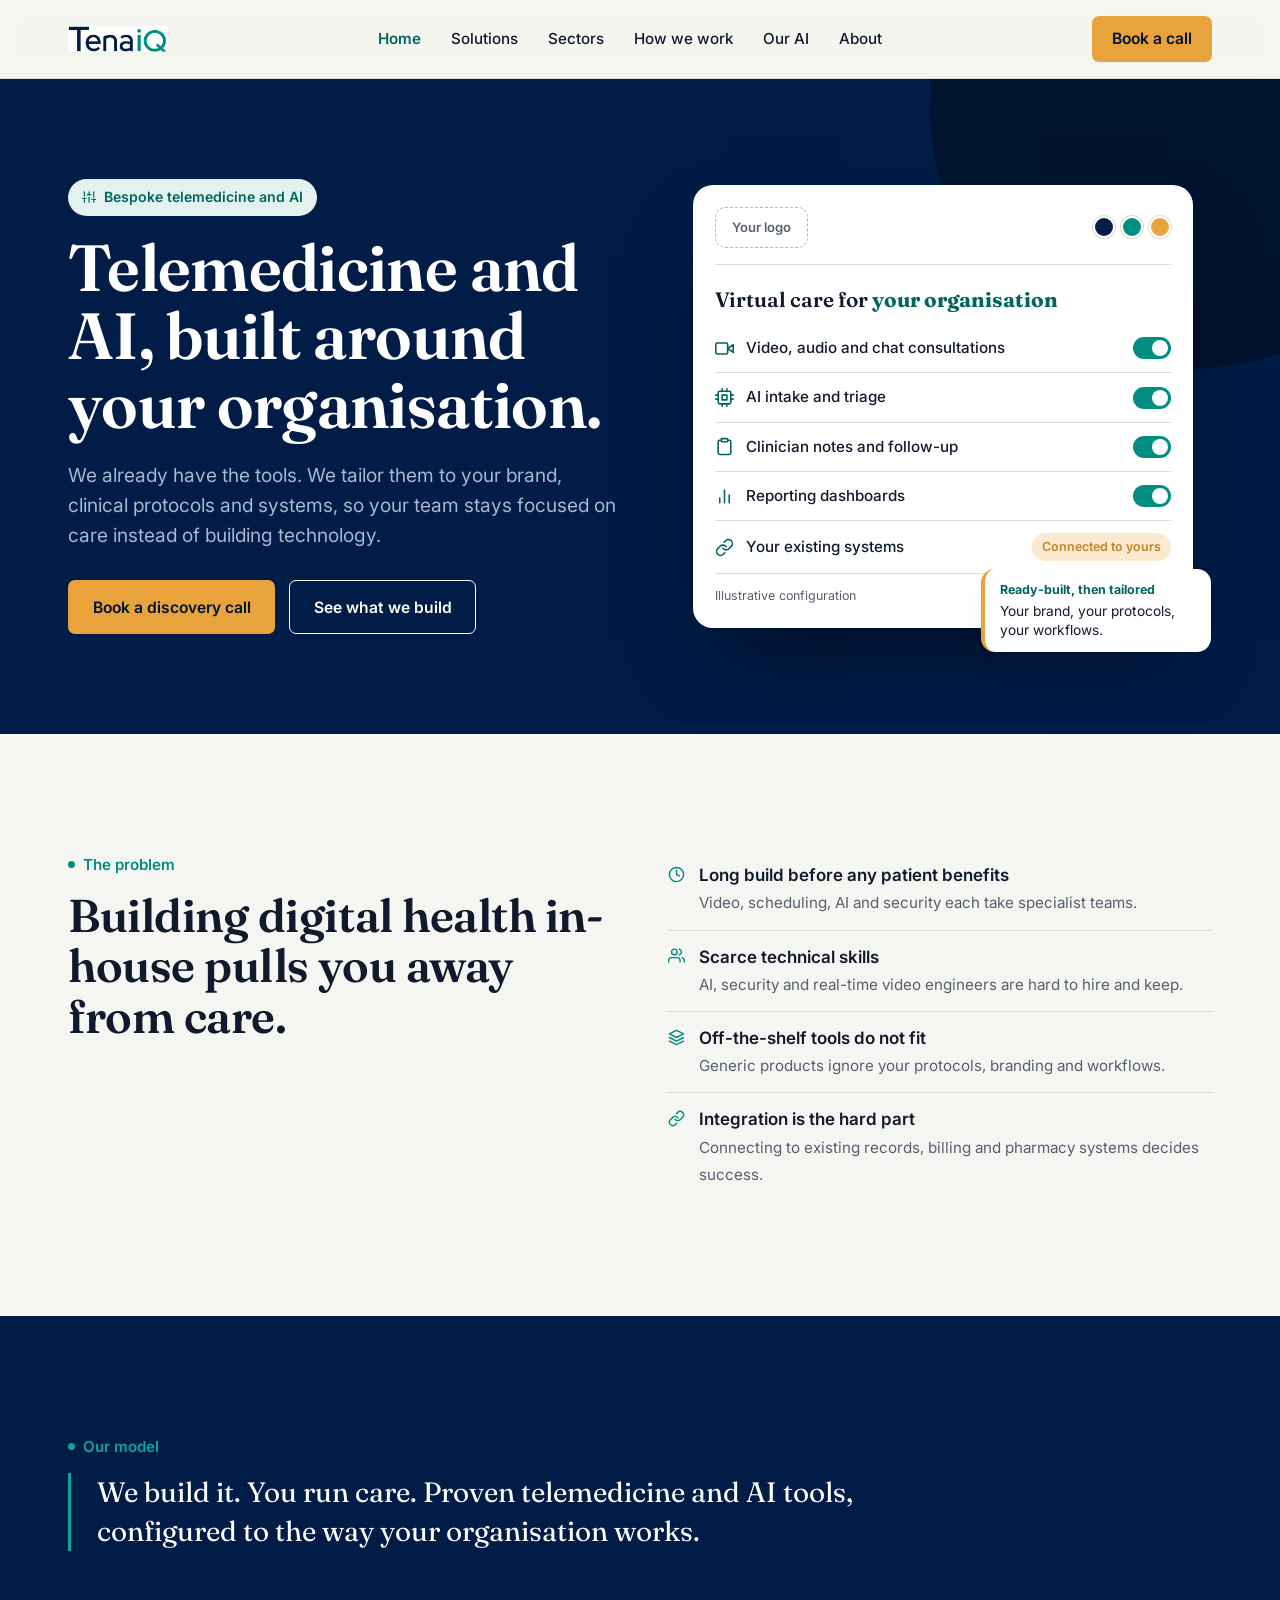
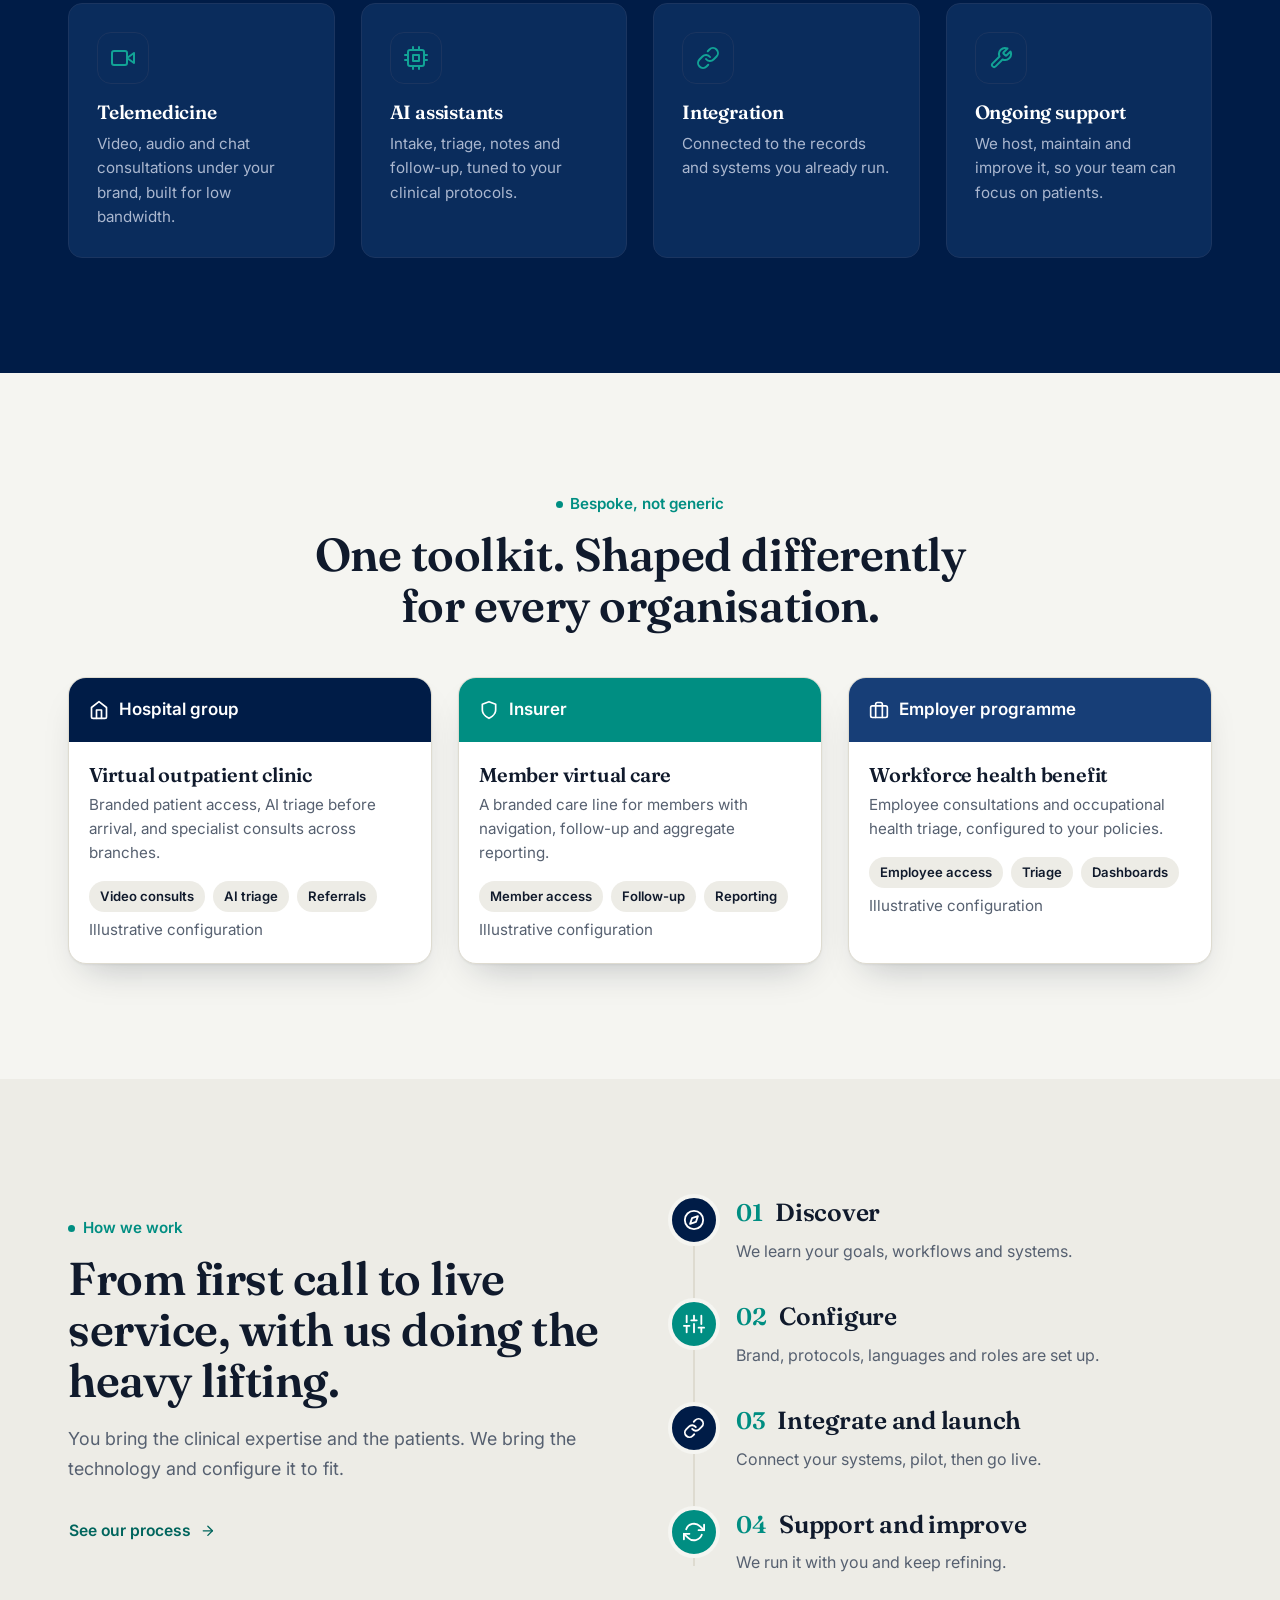
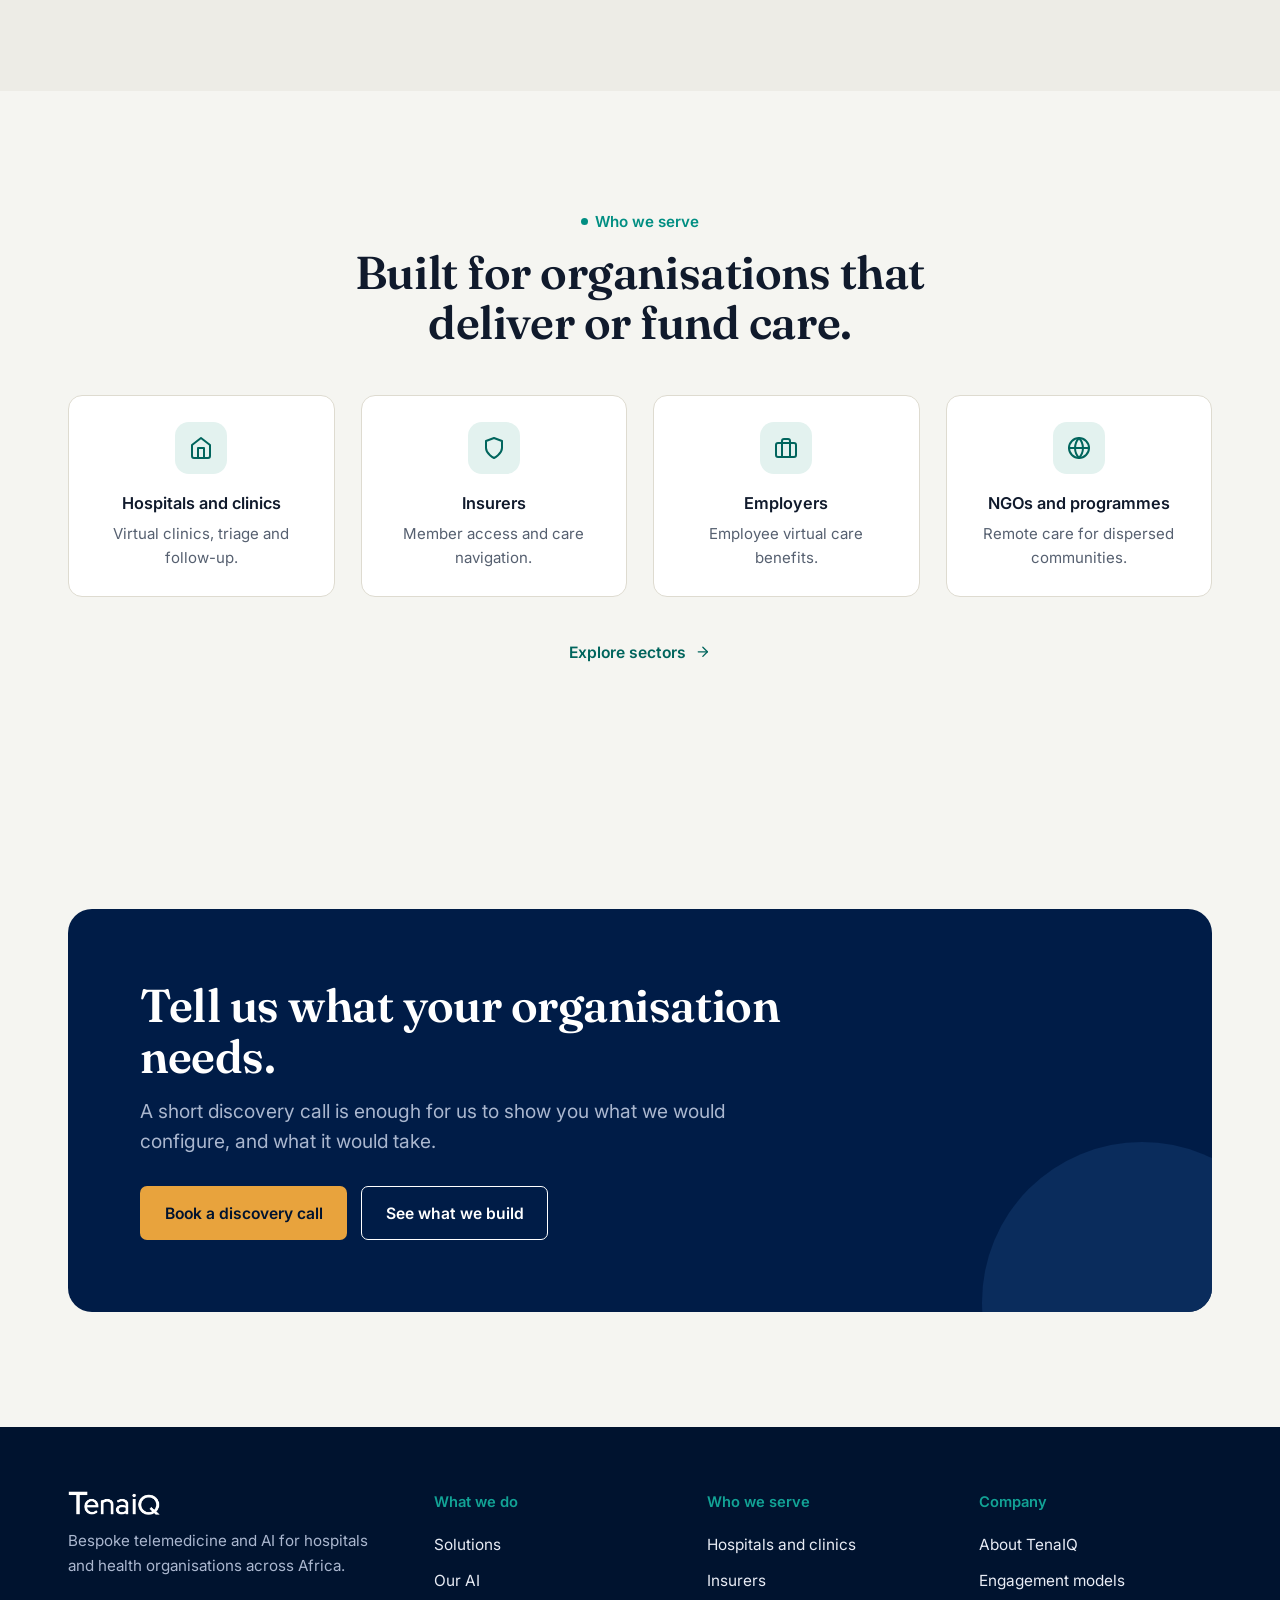
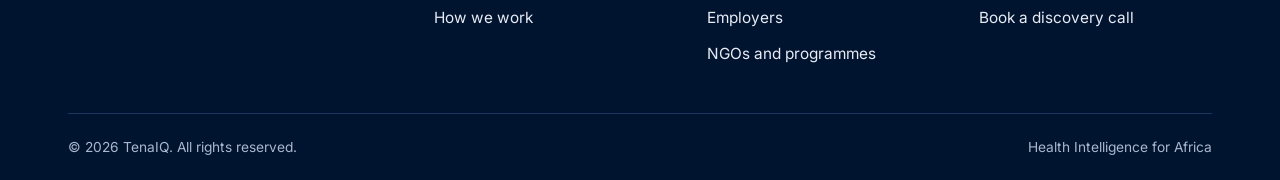
==== index.html @ 1948d7be "Initial TenaIQ site" ====
<!doctype html><html lang="en"><head><meta charset="UTF-8"><meta name="viewport" content="width=device-width,initial-scale=1"><title>TenaIQ — Bespoke telemedicine and AI for organisations</title><meta name="description" content="TenaIQ customises its ready-built telemedicine and AI tools to your hospital or organisation, under your brand, protocols and systems."><link rel="icon" type="image/png" href="[data-uri]"><link rel="apple-touch-icon" href="[data-uri]"><link rel="preconnect" href="https://fonts.googleapis.com"><link rel="preconnect" href="https://fonts.gstatic.com" crossorigin><link rel="stylesheet" href="https://fonts.googleapis.com/css2?family=Fraunces:opsz,wght@9..144,500;9..144,600;9..144,680&family=Inter:wght@400;500;600;700&display=swap"><style>
:root{--navy-900:#00132f;--navy-800:#001c47;--navy-700:#0a2c5c;--navy-600:#173e77;--ink:#101a2c;--teal-700:#00655d;--teal-600:#008e82;--teal-500:#12a396;--teal-100:#e3f2ef;--amber-600:#c9821f;--amber-500:#e8a33d;--amber-100:#fbead0;--paper:#f5f5f1;--paper-dim:#edece6;--card:#fff;--line:#dedbd0;--line-dark:#1b3560;--muted:#566070;--muted-d:#aab7cf;
--display:'Fraunces',ui-serif,Georgia,serif;--body:'Inter',ui-sans-serif,system-ui,sans-serif;--r-s:7px;--r-m:14px;--r-l:24px;--shadow:0 1px 2px rgba(16,26,44,.05),0 18px 36px -18px rgba(16,26,44,.28)}
*,*::before,*::after{box-sizing:border-box}html{scroll-behavior:smooth}
body{margin:0;background:var(--paper);color:var(--ink);font-family:var(--body);font-size:17px;line-height:1.6;-webkit-font-smoothing:antialiased}
img{max-width:100%;display:block}a{color:inherit;text-decoration:none}ul{margin:0;padding:0;list-style:none}h1,h2,h3,h4,p,figure,blockquote{margin:0}button{font:inherit}
:focus-visible{outline:2.5px solid var(--amber-500);outline-offset:3px;border-radius:4px}
.icon{width:1em;height:1em;display:inline-block;vertical-align:-.14em}.icon svg{width:100%;height:100%;display:block}
@media(prefers-reduced-motion:reduce){*{animation:none!important;transition-duration:.001ms!important;scroll-behavior:auto!important}}
h1,h2,h3{font-family:var(--display);font-weight:600;letter-spacing:-.01em;color:var(--ink)}
h1{font-size:clamp(2.6rem,2rem + 2.6vw,4.3rem);line-height:1.05;font-weight:620}
h2{font-size:clamp(2rem,1.6rem + 1.6vw,2.95rem);line-height:1.1}
h3{font-size:clamp(1.25rem,1.1rem + .6vw,1.55rem);line-height:1.25}
.on-dark,.on-dark h1,.on-dark h2,.on-dark h3{color:#fff}
.lede{font-size:1.2rem;line-height:1.55;color:var(--muted);max-width:50ch}.on-dark .lede{color:var(--muted-d)}
.kicker{display:inline-flex;align-items:center;gap:.5em;font-weight:600;font-size:.95rem;color:var(--teal-600);margin-bottom:.9em}
.kicker::before{content:'';width:7px;height:7px;border-radius:50%;background:currentColor}.on-dark .kicker{color:var(--teal-500)}
.body-l{font-size:1.12rem;line-height:1.65;color:var(--muted);max-width:62ch}.body{font-size:1rem;color:var(--muted);max-width:60ch}
.on-dark .body-l,.on-dark .body{color:var(--muted-d)}
.wrap{max-width:1200px;margin-inline:auto;padding-inline:28px}section{position:relative}
.pad{padding-block:clamp(64px,9vw,120px)}
.grid{display:grid;gap:26px}.g2{grid-template-columns:repeat(2,1fr)}.g3{grid-template-columns:repeat(3,1fr)}.g4{grid-template-columns:repeat(4,1fr)}
@media(max-width:900px){.g2,.g3,.g4{grid-template-columns:1fr}}@media(min-width:901px)and(max-width:1180px){.g4{grid-template-columns:repeat(2,1fr)}}
.split{display:grid;grid-template-columns:1fr 1fr;gap:56px;align-items:start}.split.mid{align-items:center}@media(max-width:900px){.split{grid-template-columns:1fr;gap:36px}}
.head{max-width:660px;margin-bottom:46px}.head.c{margin-inline:auto;text-align:center}.head.c .kicker{justify-content:center}
.btn{display:inline-flex;align-items:center;gap:.55em;padding:.85em 1.5em;border-radius:var(--r-s);font-weight:600;font-size:.98rem;border:1.5px solid transparent;cursor:pointer;transition:transform .16s,background-color .16s;white-space:nowrap}
.btn:hover{transform:translateY(-1px)}.btn-primary{background:var(--amber-500);color:var(--navy-900)}.btn-primary:hover{background:var(--amber-600)}
.btn-outline{border-color:currentColor;background:transparent}.hero .btn-outline,.cta .btn-outline{color:#fff}.hero .btn-outline:hover,.cta .btn-outline:hover{background:rgba(255,255,255,.08)}
.btn-ghost{color:var(--teal-700);padding-inline:0}.btn-ghost .icon{transition:transform .16s}.btn-ghost:hover .icon{transform:translateX(3px)}.btn-block{width:100%;justify-content:center}
/* header */
.site-header{position:sticky;top:0;z-index:50;background:rgba(245,245,241,.88);backdrop-filter:saturate(160%) blur(10px);border-bottom:1px solid var(--line)}
.site-header .wrap{display:flex;align-items:center;justify-content:space-between;height:78px}.brand img{height:26px;width:auto}
.main-nav{display:flex;align-items:center;gap:2px}.main-nav a{padding:10px 14px;border-radius:8px;font-size:.95rem;font-weight:500}.main-nav a:hover{background:var(--paper-dim)}.main-nav a.active{color:var(--teal-700);font-weight:600}
.header-actions{display:flex;align-items:center;gap:10px}.header-actions .btn{padding:.6em 1.2em}.header-actions .btn-outline{color:var(--ink)}
.nav-toggle{display:none;background:none;border:0;padding:8px;color:var(--ink);width:42px;height:42px;font-size:22px;align-items:center;justify-content:center}.nav-cta{display:none}
@media(max-width:1060px){.main-nav{position:fixed;inset:78px 0 0 0;background:var(--paper);flex-direction:column;align-items:stretch;padding:18px;gap:4px;opacity:0;transform:translateY(-8px);pointer-events:none;transition:opacity .18s,transform .18s;overflow-y:auto}
.main-nav.open{opacity:1;transform:none;pointer-events:auto}.main-nav a{padding:14px 12px;font-size:1.05rem;border-bottom:1px solid var(--line);border-radius:0}.nav-toggle{display:inline-flex}.header-actions .btn{display:none}.nav-cta{display:block;margin-top:12px;background:var(--amber-500);text-align:center;border-radius:8px!important;font-weight:600!important;border:0!important}}
/* footer */
.site-footer{background:var(--navy-900);color:#fff}.footer-top{display:grid;grid-template-columns:1.4fr 1fr 1fr 1fr;gap:40px;padding-block:64px 40px}
@media(max-width:820px){.footer-top{grid-template-columns:1fr 1fr}}@media(max-width:520px){.footer-top{grid-template-columns:1fr}}
.footer-brand img{height:24px;margin-bottom:14px}.footer-brand p{color:var(--muted-d);max-width:34ch;font-size:.95rem}
.footer-col h4{font-family:var(--body);font-size:.92rem;font-weight:600;color:var(--teal-500);margin:0 0 12px}.footer-col a{display:block;padding:6px 0;color:#e8ecf5;font-size:.96rem}.footer-col a:hover{color:var(--teal-500)}
.footer-bottom{border-top:1px solid var(--line-dark);padding-block:22px;display:flex;justify-content:space-between;flex-wrap:wrap;gap:10px;color:var(--muted-d);font-size:.86rem}
/* components */
.pill{display:inline-flex;align-items:center;gap:8px;padding:7px 14px;border-radius:100px;background:var(--teal-100);color:var(--teal-700);font-size:.88rem;font-weight:600}
.card{background:var(--card);border:1px solid var(--line);border-radius:var(--r-m);padding:30px}
.badge{width:52px;height:52px;border-radius:14px;display:inline-flex;align-items:center;justify-content:center;font-size:24px;flex:none}
.badge.teal{background:var(--teal-100);color:var(--teal-700)}.badge.navy{background:var(--navy-800);color:#fff}.badge.line{border:1.5px solid var(--line-dark);color:var(--teal-500)}.badge.amber{background:var(--amber-100);color:var(--amber-600)}
.bg-navy{background:var(--navy-800);color:#fff}.bg-dim{background:var(--paper-dim)}
.hero{background:var(--navy-800);color:#fff;overflow:hidden;position:relative}
.hero .orb{position:absolute;border-radius:50%;background:var(--navy-900);z-index:0}
.hero-inner{display:grid;grid-template-columns:1.02fr .98fr;gap:48px;align-items:center;padding-block:clamp(56px,8vw,100px);position:relative;z-index:2}
@media(max-width:940px){.hero-inner{grid-template-columns:1fr}}
.hero h1{margin-top:18px}.hero .lede{margin-top:22px}.actions{display:flex;gap:14px;flex-wrap:wrap;margin-top:30px}
.hero-simple{padding-block:clamp(52px,7vw,84px)}.hero-simple .in{position:relative;z-index:2}
.pillar{padding:28px;border-radius:var(--r-m);background:var(--navy-700);border:1px solid var(--line-dark)}.pillar h3{margin-top:16px;font-size:1.2rem}.pillar p{margin-top:8px;color:var(--muted-d);font-size:.95rem}
.tile{background:var(--card);border:1px solid var(--line);border-radius:var(--r-m);padding:26px 22px;text-align:center;transition:transform .16s,box-shadow .16s}.tile:hover{transform:translateY(-3px);box-shadow:var(--shadow)}
.tile .badge{margin-inline:auto}.tile h4{margin:16px 0 6px;font-weight:600;font-size:1.02rem}.tile p{font-size:.94rem;color:var(--muted)}
.acard{background:var(--card);border:1px solid var(--line);border-radius:var(--r-m);padding:32px;display:flex;flex-direction:column;gap:14px;transition:border-color .18s,box-shadow .18s}.acard:hover{border-color:var(--teal-600);box-shadow:var(--shadow)}.acard p{color:var(--muted);font-size:.98rem;flex:1}
.flist li{display:flex;gap:14px;align-items:flex-start;padding:13px 0;border-bottom:1px solid var(--line)}.flist li:last-child{border-bottom:0}
.flist .icon{color:var(--teal-600);margin-top:.22em;flex:none}.flist strong{display:block;font-weight:600}.flist .d{color:var(--muted);font-size:.95rem}
.on-dark .flist li{border-color:var(--line-dark)}.on-dark .flist .icon{color:var(--teal-500)}.on-dark .flist .d{color:var(--muted-d)}.on-dark .flist strong{color:#fff}
.rail{position:relative}.rail::before{content:'';position:absolute;left:25px;top:10px;bottom:10px;width:1.5px;background:var(--line)}.on-dark .rail::before{background:var(--line-dark)}
.step{position:relative;padding-left:68px;padding-bottom:34px}.step:last-child{padding-bottom:0}
.node{position:absolute;left:0;top:0;width:52px;height:52px;border-radius:50%;display:flex;align-items:center;justify-content:center;font-size:22px;background:var(--navy-800);color:#fff;border:4px solid var(--paper);z-index:1}
.step.alt .node{background:var(--teal-600)}.on-dark .node{border-color:var(--navy-800);background:var(--navy-700)}.on-dark .step.alt .node{background:var(--teal-600)}
.num{font-family:var(--display);font-size:1.5rem;color:var(--teal-600);font-weight:600;margin-right:12px}
.quote{border-left:3px solid var(--teal-500);padding-left:26px;font-family:var(--display);font-size:clamp(1.3rem,1.1rem + 1vw,1.75rem);line-height:1.4;color:#fff;max-width:900px}
.metric{display:flex;align-items:center;gap:18px;padding:20px 22px;background:var(--paper-dim);border-radius:10px;border-left:3px solid var(--teal-600)}
.metric .i{font-family:var(--display);font-size:1.5rem;color:var(--teal-600);font-weight:600;width:2ch;flex:none}
.cta{background:var(--navy-800);border-radius:var(--r-l);padding:clamp(40px,6vw,72px);color:#fff;position:relative;overflow:hidden}.cta .orb{position:absolute;border-radius:50%;background:var(--navy-700)}.cta .in{position:relative;z-index:1;max-width:640px}
table{width:100%;border-collapse:collapse}th{text-align:left;font-weight:600;font-size:.95rem;padding:16px 20px;background:var(--navy-800);color:#fff}th:first-child{border-top-left-radius:10px}th:last-child{border-top-right-radius:10px}
td{padding:20px;border-bottom:1px solid var(--line);vertical-align:top}tr:nth-child(even) td{background:var(--paper-dim)}.rt{display:flex;align-items:center;gap:12px;font-weight:600}.rev{color:var(--teal-700);font-weight:600}
@media(max-width:700px){table,thead,tbody,tr,th,td{display:block}thead{display:none}td{padding:10px 18px}tr{border:1px solid var(--line);border-radius:10px;margin-bottom:14px;background:#fff;padding:8px 0}tr:nth-child(even) td{background:transparent}}
/* telemedicine hero visual */
.consult{position:relative;max-width:520px;margin-inline:auto}
.screen{background:var(--navy-900);border:1px solid var(--line-dark);border-radius:22px;padding:14px;box-shadow:0 40px 80px -30px rgba(0,0,0,.6)}
.video{position:relative;border-radius:14px;aspect-ratio:16/11;background:linear-gradient(160deg,#0f3a73,#0a2c5c 55%,#073d4a);overflow:hidden}
.avatar{position:absolute;left:50%;top:46%;transform:translate(-50%,-50%);width:38%;aspect-ratio:1;border-radius:50%;background:rgba(255,255,255,.1);border:1.5px solid rgba(255,255,255,.2)}
.avatar::after{content:'';position:absolute;left:50%;bottom:-62%;transform:translateX(-50%);width:150%;height:80%;border-radius:50% 50% 0 0;background:rgba(255,255,255,.1);border:1.5px solid rgba(255,255,255,.2)}
.live{position:absolute;left:12px;top:12px;display:flex;align-items:center;gap:8px;padding:5px 11px;border-radius:100px;background:rgba(0,0,0,.35);font-size:.78rem;font-weight:600;color:#fff}.live i{width:8px;height:8px;border-radius:50%;background:#ff6b5e;animation:pulse 1.6s infinite}
@keyframes pulse{50%{opacity:.35}}
.self{position:absolute;right:12px;bottom:12px;width:26%;aspect-ratio:4/3;border-radius:10px;background:#1b4a86;border:1.5px solid rgba(255,255,255,.25)}
.ctrl{display:flex;justify-content:center;gap:12px;margin-top:12px}.ctrl>span{width:40px;height:40px;border-radius:50%;background:var(--navy-700);color:#fff;display:flex;align-items:center;justify-content:center;font-size:17px}.ctrl>span.end{background:#d9534f}
.bubble{position:absolute;background:#fff;color:var(--ink);border-radius:14px;padding:12px 15px;font-size:.86rem;line-height:1.4;box-shadow:var(--shadow);max-width:230px}
.bubble b{display:block;font-size:.78rem;color:var(--teal-700);margin-bottom:3px}.bubble.ai{left:-34px;bottom:70px;border-left:4px solid var(--teal-600)}.bubble.sum{right:-26px;top:-22px;border-left:4px solid var(--amber-500)}
@media(max-width:600px){.bubble.ai{left:-6px;bottom:58px;max-width:190px}.bubble.sum{right:-4px;top:-26px;max-width:190px}}
/* bars */
.bar{display:flex;gap:6px;flex-wrap:wrap}.bar div{flex:1 1 130px;padding:16px 12px;border-radius:10px;color:#fff;font-weight:600;font-size:.92rem;text-align:center}
/* forms */
.field{display:flex;flex-direction:column;gap:8px;margin-bottom:20px}.field label{font-size:.92rem;font-weight:600}
.field input,.field select,.field textarea{font:inherit;padding:12px 14px;border:1.5px solid var(--line);border-radius:8px;background:#fff;color:var(--ink)}.field textarea{min-height:120px;resize:vertical}
.field input:focus,.field select:focus,.field textarea:focus{outline:2.5px solid var(--amber-500);outline-offset:1px;border-color:transparent}
.frow{display:grid;grid-template-columns:1fr 1fr;gap:20px}@media(max-width:600px){.frow{grid-template-columns:1fr}}
#form-status{margin-top:18px;padding:14px 16px;border-radius:8px;background:var(--teal-100);color:var(--teal-700);font-weight:500}
.faq{border-bottom:1px solid var(--line)}.faq summary{cursor:pointer;list-style:none;display:flex;justify-content:space-between;align-items:center;gap:16px;padding:22px 0;font-weight:600;font-size:1.05rem}
.faq summary::-webkit-details-marker{display:none}.faq .icon{color:var(--teal-600);transition:transform .18s;flex:none}.faq[open] .icon{transform:rotate(45deg)}.faq p{color:var(--muted);padding-bottom:22px;max-width:70ch}
[data-reveal]>*{opacity:0;transform:translateY(14px);transition:opacity .7s cubic-bezier(.2,.7,.2,1),transform .7s cubic-bezier(.2,.7,.2,1)}
[data-reveal].in>*{opacity:1;transform:none}[data-reveal]>*:nth-child(2){transition-delay:.12s}[data-reveal]>*:nth-child(3){transition-delay:.22s}[data-reveal]>*:nth-child(4){transition-delay:.32s}
.consult{width:100%}
.lede.on-dark,.hero .lede,.cta .lede{color:var(--muted-d)}
.body.on-dark,.body-l.on-dark{color:var(--muted-d)}
/* B2B additions */
.config{width:100%;max-width:500px;margin-inline:auto;background:#fff;color:var(--ink);border-radius:20px;padding:22px;box-shadow:0 40px 80px -30px rgba(0,0,0,.6);position:relative}
.cfg-head{display:flex;align-items:center;justify-content:space-between;gap:12px;padding-bottom:16px;border-bottom:1px solid var(--line)}
.cfg-logo{border:1.5px dashed #b9b6a8;border-radius:10px;padding:9px 16px;font-size:.82rem;font-weight:600;color:var(--muted)}
.cfg-sw{display:flex;gap:6px}.cfg-sw i{width:22px;height:22px;border-radius:50%;display:block;border:2px solid #fff;box-shadow:0 0 0 1px var(--line)}
.cfg-title{font-family:var(--display);font-size:1.3rem;font-weight:600;margin:18px 0 8px}.cfg-title b{color:var(--teal-700)}
.cfg-row{display:flex;align-items:center;gap:12px;padding:12px 0;border-bottom:1px solid var(--line);font-size:.95rem;font-weight:500}.cfg-row:last-of-type{border-bottom:0}
.cfg-row .icon{color:var(--teal-700);font-size:19px}.cfg-row span.t{margin-left:auto}
.tg{width:38px;height:22px;border-radius:20px;background:var(--teal-600);position:relative;flex:none}.tg::after{content:'';position:absolute;right:3px;top:3px;width:16px;height:16px;border-radius:50%;background:#fff}
.tag-c{margin-left:auto;font-size:.78rem;font-weight:600;color:var(--amber-600);background:var(--amber-100);padding:4px 10px;border-radius:20px}
.cfg-foot{margin-top:12px;font-size:.78rem;color:var(--muted)}
.bubble.cfgb{right:-18px;bottom:-24px;border-left:4px solid var(--amber-500)}
@media(max-width:600px){.bubble.cfgb{right:-4px;bottom:-30px;max-width:190px}}
.bcard{background:#fff;border:1px solid var(--line);border-radius:18px;overflow:hidden;box-shadow:var(--shadow)}
.bc-head{padding:18px 20px;color:#fff;display:flex;align-items:center;gap:10px;font-weight:600}.bc-head .icon{font-size:20px}
.bc-body{padding:20px}.bc-body h3{font-size:1.25rem}.bc-body p{color:var(--muted);font-size:.95rem;margin-top:6px}
.chips{display:flex;flex-wrap:wrap;gap:8px;margin-top:16px}.chip{font-size:.82rem;font-weight:600;padding:5px 11px;border-radius:20px;background:var(--paper-dim);color:var(--ink)}
.bc-note{font-size:.78rem;color:var(--muted);margin-top:14px}
.band{display:grid;grid-template-columns:repeat(4,1fr);gap:0;border:1px solid var(--line);border-radius:var(--r-m);overflow:hidden;background:#fff}
.band>div{padding:24px;border-right:1px solid var(--line)}.band>div:last-child{border-right:0}.band h4{font-family:var(--body);font-weight:600;font-size:1rem;margin:12px 0 4px}.band p{color:var(--muted);font-size:.92rem}
@media(max-width:900px){.band{grid-template-columns:1fr}.band>div{border-right:0;border-bottom:1px solid var(--line)}.band>div:last-child{border-bottom:0}}
.sector{padding-block:clamp(48px,6vw,80px);border-bottom:1px solid var(--line)}.sector:last-of-type{border-bottom:0}
</style></head><body><header class="site-header"><div class="wrap"><a href="index.html" class="brand" aria-label="TenaIQ home"><img src="[data-uri]" alt="TenaIQ"></a>
<nav class="main-nav" id="main-nav"><a href="index.html" class="active" aria-current="page">Home</a><a href="solutions.html">Solutions</a><a href="sectors.html">Sectors</a><a href="how-we-work.html">How we work</a><a href="ai.html">Our AI</a><a href="about.html">About</a><a href="contact.html" class="nav-cta">Book a discovery call</a></nav>
<div class="header-actions"><a href="contact.html" class="btn btn-primary">Book a call</a><button class="nav-toggle" aria-label="Menu" aria-expanded="false" aria-controls="main-nav"><span class="icon"><svg stroke="currentColor" fill="none" stroke-width="2" viewBox="0 0 24 24" stroke-linecap="round" stroke-linejoin="round" height="1em" width="1em" xmlns="http://www.w3.org/2000/svg"><line x1="3" y1="12" x2="21" y2="12"></line><line x1="3" y1="6" x2="21" y2="6"></line><line x1="3" y1="18" x2="21" y2="18"></line></svg></span></button></div></div></header><main>
<section class="hero"><div class="orb" style="width:520px;height:520px;top:-230px;right:-170px"></div>
<div class="wrap hero-inner" data-reveal><div><span class="pill"><span class="icon"><svg stroke="currentColor" fill="none" stroke-width="2" viewBox="0 0 24 24" stroke-linecap="round" stroke-linejoin="round" height="1em" width="1em" xmlns="http://www.w3.org/2000/svg"><line x1="4" y1="21" x2="4" y2="14"></line><line x1="4" y1="10" x2="4" y2="3"></line><line x1="12" y1="21" x2="12" y2="12"></line><line x1="12" y1="8" x2="12" y2="3"></line><line x1="20" y1="21" x2="20" y2="16"></line><line x1="20" y1="12" x2="20" y2="3"></line><line x1="1" y1="14" x2="7" y2="14"></line><line x1="9" y1="8" x2="15" y2="8"></line><line x1="17" y1="16" x2="23" y2="16"></line></svg></span> Bespoke telemedicine and AI</span>
<h1 class="on-dark">Telemedicine and AI, built around your organisation.</h1>
<p class="lede on-dark">We already have the tools. We tailor them to your brand, clinical protocols and systems, so your team stays focused on care instead of building technology.</p>
<div class="actions"><a href="contact.html" class="btn btn-primary">Book a discovery call</a><a href="solutions.html" class="btn btn-outline">See what we build</a></div></div>
<div class="config" role="img" aria-label="Illustration of a telemedicine platform being configured for an organisation with its own logo, colours and modules">
<div class="cfg-head"><div class="cfg-logo">Your logo</div><div class="cfg-sw"><i style="background:#001c47"></i><i style="background:#008e82"></i><i style="background:#e8a33d"></i></div></div>
<div class="cfg-title">Virtual care for <b>your organisation</b></div>
<div class="cfg-row"><span class="icon"><svg stroke="currentColor" fill="none" stroke-width="2" viewBox="0 0 24 24" stroke-linecap="round" stroke-linejoin="round" height="1em" width="1em" xmlns="http://www.w3.org/2000/svg"><polygon points="23 7 16 12 23 17 23 7"></polygon><rect x="1" y="5" width="15" height="14" rx="2" ry="2"></rect></svg></span> Video, audio and chat consultations <span class="t tg"></span></div>
<div class="cfg-row"><span class="icon"><svg stroke="currentColor" fill="none" stroke-width="2" viewBox="0 0 24 24" stroke-linecap="round" stroke-linejoin="round" height="1em" width="1em" xmlns="http://www.w3.org/2000/svg"><rect x="4" y="4" width="16" height="16" rx="2" ry="2"></rect><rect x="9" y="9" width="6" height="6"></rect><line x1="9" y1="1" x2="9" y2="4"></line><line x1="15" y1="1" x2="15" y2="4"></line><line x1="9" y1="20" x2="9" y2="23"></line><line x1="15" y1="20" x2="15" y2="23"></line><line x1="20" y1="9" x2="23" y2="9"></line><line x1="20" y1="14" x2="23" y2="14"></line><line x1="1" y1="9" x2="4" y2="9"></line><line x1="1" y1="14" x2="4" y2="14"></line></svg></span> AI intake and triage <span class="t tg"></span></div>
<div class="cfg-row"><span class="icon"><svg stroke="currentColor" fill="none" stroke-width="2" viewBox="0 0 24 24" stroke-linecap="round" stroke-linejoin="round" height="1em" width="1em" xmlns="http://www.w3.org/2000/svg"><path d="M16 4h2a2 2 0 0 1 2 2v14a2 2 0 0 1-2 2H6a2 2 0 0 1-2-2V6a2 2 0 0 1 2-2h2"></path><rect x="8" y="2" width="8" height="4" rx="1" ry="1"></rect></svg></span> Clinician notes and follow-up <span class="t tg"></span></div>
<div class="cfg-row"><span class="icon"><svg stroke="currentColor" fill="none" stroke-width="2" viewBox="0 0 24 24" stroke-linecap="round" stroke-linejoin="round" height="1em" width="1em" xmlns="http://www.w3.org/2000/svg"><line x1="18" y1="20" x2="18" y2="10"></line><line x1="12" y1="20" x2="12" y2="4"></line><line x1="6" y1="20" x2="6" y2="14"></line></svg></span> Reporting dashboards <span class="t tg"></span></div>
<div class="cfg-row"><span class="icon"><svg stroke="currentColor" fill="none" stroke-width="2" viewBox="0 0 24 24" stroke-linecap="round" stroke-linejoin="round" height="1em" width="1em" xmlns="http://www.w3.org/2000/svg"><path d="M10 13a5 5 0 0 0 7.54.54l3-3a5 5 0 0 0-7.07-7.07l-1.72 1.71"></path><path d="M14 11a5 5 0 0 0-7.54-.54l-3 3a5 5 0 0 0 7.07 7.07l1.71-1.71"></path></svg></span> Your existing systems <span class="tag-c">Connected to yours</span></div>
<div class="cfg-foot">Illustrative configuration</div>
<div class="bubble cfgb"><b>Ready-built, then tailored</b>Your brand, your protocols, your workflows.</div></div></div></section>

<section class="pad"><div class="wrap"><div class="split"><div class="head" style="margin:0"><span class="kicker">The problem</span><h2>Building digital health in-house pulls you away from care.</h2></div>
<ul class="flist"><li><span class="icon"><svg stroke="currentColor" fill="none" stroke-width="2" viewBox="0 0 24 24" stroke-linecap="round" stroke-linejoin="round" height="1em" width="1em" xmlns="http://www.w3.org/2000/svg"><circle cx="12" cy="12" r="10"></circle><polyline points="12 6 12 12 16 14"></polyline></svg></span><div><strong>Long build before any patient benefits</strong><span class="d">Video, scheduling, AI and security each take specialist teams.</span></div></li><li><span class="icon"><svg stroke="currentColor" fill="none" stroke-width="2" viewBox="0 0 24 24" stroke-linecap="round" stroke-linejoin="round" height="1em" width="1em" xmlns="http://www.w3.org/2000/svg"><path d="M17 21v-2a4 4 0 0 0-4-4H5a4 4 0 0 0-4 4v2"></path><circle cx="9" cy="7" r="4"></circle><path d="M23 21v-2a4 4 0 0 0-3-3.87"></path><path d="M16 3.13a4 4 0 0 1 0 7.75"></path></svg></span><div><strong>Scarce technical skills</strong><span class="d">AI, security and real-time video engineers are hard to hire and keep.</span></div></li><li><span class="icon"><svg stroke="currentColor" fill="none" stroke-width="2" viewBox="0 0 24 24" stroke-linecap="round" stroke-linejoin="round" height="1em" width="1em" xmlns="http://www.w3.org/2000/svg"><polygon points="12 2 2 7 12 12 22 7 12 2"></polygon><polyline points="2 17 12 22 22 17"></polyline><polyline points="2 12 12 17 22 12"></polyline></svg></span><div><strong>Off-the-shelf tools do not fit</strong><span class="d">Generic products ignore your protocols, branding and workflows.</span></div></li><li><span class="icon"><svg stroke="currentColor" fill="none" stroke-width="2" viewBox="0 0 24 24" stroke-linecap="round" stroke-linejoin="round" height="1em" width="1em" xmlns="http://www.w3.org/2000/svg"><path d="M10 13a5 5 0 0 0 7.54.54l3-3a5 5 0 0 0-7.07-7.07l-1.72 1.71"></path><path d="M14 11a5 5 0 0 0-7.54-.54l-3 3a5 5 0 0 0 7.07 7.07l1.71-1.71"></path></svg></span><div><strong>Integration is the hard part</strong><span class="d">Connecting to existing records, billing and pharmacy systems decides success.</span></div></li></ul></div></div></section>

<section class="pad bg-navy on-dark"><div class="wrap"><span class="kicker">Our model</span>
<blockquote class="quote">We build it. You run care. Proven telemedicine and AI tools, configured to the way your organisation works.</blockquote>
<div class="grid g4" style="margin-top:52px">
<div class="pillar"><div class="badge line"><span class="icon"><svg stroke="currentColor" fill="none" stroke-width="2" viewBox="0 0 24 24" stroke-linecap="round" stroke-linejoin="round" height="1em" width="1em" xmlns="http://www.w3.org/2000/svg"><polygon points="23 7 16 12 23 17 23 7"></polygon><rect x="1" y="5" width="15" height="14" rx="2" ry="2"></rect></svg></span></div><h3>Telemedicine</h3><p>Video, audio and chat consultations under your brand, built for low bandwidth.</p></div>
<div class="pillar"><div class="badge line"><span class="icon"><svg stroke="currentColor" fill="none" stroke-width="2" viewBox="0 0 24 24" stroke-linecap="round" stroke-linejoin="round" height="1em" width="1em" xmlns="http://www.w3.org/2000/svg"><rect x="4" y="4" width="16" height="16" rx="2" ry="2"></rect><rect x="9" y="9" width="6" height="6"></rect><line x1="9" y1="1" x2="9" y2="4"></line><line x1="15" y1="1" x2="15" y2="4"></line><line x1="9" y1="20" x2="9" y2="23"></line><line x1="15" y1="20" x2="15" y2="23"></line><line x1="20" y1="9" x2="23" y2="9"></line><line x1="20" y1="14" x2="23" y2="14"></line><line x1="1" y1="9" x2="4" y2="9"></line><line x1="1" y1="14" x2="4" y2="14"></line></svg></span></div><h3>AI assistants</h3><p>Intake, triage, notes and follow-up, tuned to your clinical protocols.</p></div>
<div class="pillar"><div class="badge line"><span class="icon"><svg stroke="currentColor" fill="none" stroke-width="2" viewBox="0 0 24 24" stroke-linecap="round" stroke-linejoin="round" height="1em" width="1em" xmlns="http://www.w3.org/2000/svg"><path d="M10 13a5 5 0 0 0 7.54.54l3-3a5 5 0 0 0-7.07-7.07l-1.72 1.71"></path><path d="M14 11a5 5 0 0 0-7.54-.54l-3 3a5 5 0 0 0 7.07 7.07l1.71-1.71"></path></svg></span></div><h3>Integration</h3><p>Connected to the records and systems you already run.</p></div>
<div class="pillar"><div class="badge line"><span class="icon"><svg stroke="currentColor" fill="none" stroke-width="2" viewBox="0 0 24 24" stroke-linecap="round" stroke-linejoin="round" height="1em" width="1em" xmlns="http://www.w3.org/2000/svg"><path d="M14.7 6.3a1 1 0 0 0 0 1.4l1.6 1.6a1 1 0 0 0 1.4 0l3.77-3.77a6 6 0 0 1-7.94 7.94l-6.91 6.91a2.12 2.12 0 0 1-3-3l6.91-6.91a6 6 0 0 1 7.94-7.94l-3.76 3.76z"></path></svg></span></div><h3>Ongoing support</h3><p>We host, maintain and improve it, so your team can focus on patients.</p></div></div></div></section>

<section class="pad"><div class="wrap"><div class="head c"><span class="kicker">Bespoke, not generic</span><h2>One toolkit. Shaped differently for every organisation.</h2></div>
<div class="grid g3">
<div class="bcard"><div class="bc-head" style="background:#001c47"><span class="icon"><svg stroke="currentColor" fill="none" stroke-width="2" viewBox="0 0 24 24" stroke-linecap="round" stroke-linejoin="round" height="1em" width="1em" xmlns="http://www.w3.org/2000/svg"><path d="M3 9l9-7 9 7v11a2 2 0 0 1-2 2H5a2 2 0 0 1-2-2z"></path><polyline points="9 22 9 12 15 12 15 22"></polyline></svg></span> Hospital group</div><div class="bc-body"><h3>Virtual outpatient clinic</h3><p>Branded patient access, AI triage before arrival, and specialist consults across branches.</p><div class="chips"><span class="chip">Video consults</span><span class="chip">AI triage</span><span class="chip">Referrals</span></div><p class="bc-note">Illustrative configuration</p></div></div>
<div class="bcard"><div class="bc-head" style="background:#008e82"><span class="icon"><svg stroke="currentColor" fill="none" stroke-width="2" viewBox="0 0 24 24" stroke-linecap="round" stroke-linejoin="round" height="1em" width="1em" xmlns="http://www.w3.org/2000/svg"><path d="M12 22s8-4 8-10V5l-8-3-8 3v7c0 6 8 10 8 10z"></path></svg></span> Insurer</div><div class="bc-body"><h3>Member virtual care</h3><p>A branded care line for members with navigation, follow-up and aggregate reporting.</p><div class="chips"><span class="chip">Member access</span><span class="chip">Follow-up</span><span class="chip">Reporting</span></div><p class="bc-note">Illustrative configuration</p></div></div>
<div class="bcard"><div class="bc-head" style="background:#173e77"><span class="icon"><svg stroke="currentColor" fill="none" stroke-width="2" viewBox="0 0 24 24" stroke-linecap="round" stroke-linejoin="round" height="1em" width="1em" xmlns="http://www.w3.org/2000/svg"><rect x="2" y="7" width="20" height="14" rx="2" ry="2"></rect><path d="M16 21V5a2 2 0 0 0-2-2h-4a2 2 0 0 0-2 2v16"></path></svg></span> Employer programme</div><div class="bc-body"><h3>Workforce health benefit</h3><p>Employee consultations and occupational health triage, configured to your policies.</p><div class="chips"><span class="chip">Employee access</span><span class="chip">Triage</span><span class="chip">Dashboards</span></div><p class="bc-note">Illustrative configuration</p></div></div></div></div></section>

<section class="pad bg-dim"><div class="wrap"><div class="split mid"><div><span class="kicker">How we work</span><h2>From first call to live service, with us doing the heavy lifting.</h2><p class="body-l" style="margin-top:18px">You bring the clinical expertise and the patients. We bring the technology and configure it to fit.</p><a href="how-we-work.html" class="btn btn-ghost" style="margin-top:20px">See our process <span class="icon"><svg stroke="currentColor" fill="none" stroke-width="2" viewBox="0 0 24 24" stroke-linecap="round" stroke-linejoin="round" height="1em" width="1em" xmlns="http://www.w3.org/2000/svg"><line x1="5" y1="12" x2="19" y2="12"></line><polyline points="12 5 19 12 12 19"></polyline></svg></span></a></div>
<div class="rail"><div class="step"><div class="node"><span class="icon"><svg stroke="currentColor" fill="none" stroke-width="2" viewBox="0 0 24 24" stroke-linecap="round" stroke-linejoin="round" height="1em" width="1em" xmlns="http://www.w3.org/2000/svg"><circle cx="12" cy="12" r="10"></circle><polygon points="16.24 7.76 14.12 14.12 7.76 16.24 9.88 9.88 16.24 7.76"></polygon></svg></span></div><div><span class="num">01</span><h3 style="display:inline">Discover</h3></div><p class="body" style="margin-top:6px">We learn your goals, workflows and systems.</p></div><div class="step alt"><div class="node"><span class="icon"><svg stroke="currentColor" fill="none" stroke-width="2" viewBox="0 0 24 24" stroke-linecap="round" stroke-linejoin="round" height="1em" width="1em" xmlns="http://www.w3.org/2000/svg"><line x1="4" y1="21" x2="4" y2="14"></line><line x1="4" y1="10" x2="4" y2="3"></line><line x1="12" y1="21" x2="12" y2="12"></line><line x1="12" y1="8" x2="12" y2="3"></line><line x1="20" y1="21" x2="20" y2="16"></line><line x1="20" y1="12" x2="20" y2="3"></line><line x1="1" y1="14" x2="7" y2="14"></line><line x1="9" y1="8" x2="15" y2="8"></line><line x1="17" y1="16" x2="23" y2="16"></line></svg></span></div><div><span class="num">02</span><h3 style="display:inline">Configure</h3></div><p class="body" style="margin-top:6px">Brand, protocols, languages and roles are set up.</p></div><div class="step"><div class="node"><span class="icon"><svg stroke="currentColor" fill="none" stroke-width="2" viewBox="0 0 24 24" stroke-linecap="round" stroke-linejoin="round" height="1em" width="1em" xmlns="http://www.w3.org/2000/svg"><path d="M10 13a5 5 0 0 0 7.54.54l3-3a5 5 0 0 0-7.07-7.07l-1.72 1.71"></path><path d="M14 11a5 5 0 0 0-7.54-.54l-3 3a5 5 0 0 0 7.07 7.07l1.71-1.71"></path></svg></span></div><div><span class="num">03</span><h3 style="display:inline">Integrate and launch</h3></div><p class="body" style="margin-top:6px">Connect your systems, pilot, then go live.</p></div><div class="step alt"><div class="node"><span class="icon"><svg stroke="currentColor" fill="none" stroke-width="2" viewBox="0 0 24 24" stroke-linecap="round" stroke-linejoin="round" height="1em" width="1em" xmlns="http://www.w3.org/2000/svg"><polyline points="23 4 23 10 17 10"></polyline><polyline points="1 20 1 14 7 14"></polyline><path d="M3.51 9a9 9 0 0 1 14.85-3.36L23 10M1 14l4.64 4.36A9 9 0 0 0 20.49 15"></path></svg></span></div><div><span class="num">04</span><h3 style="display:inline">Support and improve</h3></div><p class="body" style="margin-top:6px">We run it with you and keep refining.</p></div></div></div></div></section>

<section class="pad"><div class="wrap"><div class="head c"><span class="kicker">Who we serve</span><h2>Built for organisations that deliver or fund care.</h2></div><div class="grid g4">
<div class="tile"><div class="badge teal"><span class="icon"><svg stroke="currentColor" fill="none" stroke-width="2" viewBox="0 0 24 24" stroke-linecap="round" stroke-linejoin="round" height="1em" width="1em" xmlns="http://www.w3.org/2000/svg"><path d="M3 9l9-7 9 7v11a2 2 0 0 1-2 2H5a2 2 0 0 1-2-2z"></path><polyline points="9 22 9 12 15 12 15 22"></polyline></svg></span></div><h4>Hospitals and clinics</h4><p>Virtual clinics, triage and follow-up.</p></div><div class="tile"><div class="badge teal"><span class="icon"><svg stroke="currentColor" fill="none" stroke-width="2" viewBox="0 0 24 24" stroke-linecap="round" stroke-linejoin="round" height="1em" width="1em" xmlns="http://www.w3.org/2000/svg"><path d="M12 22s8-4 8-10V5l-8-3-8 3v7c0 6 8 10 8 10z"></path></svg></span></div><h4>Insurers</h4><p>Member access and care navigation.</p></div><div class="tile"><div class="badge teal"><span class="icon"><svg stroke="currentColor" fill="none" stroke-width="2" viewBox="0 0 24 24" stroke-linecap="round" stroke-linejoin="round" height="1em" width="1em" xmlns="http://www.w3.org/2000/svg"><rect x="2" y="7" width="20" height="14" rx="2" ry="2"></rect><path d="M16 21V5a2 2 0 0 0-2-2h-4a2 2 0 0 0-2 2v16"></path></svg></span></div><h4>Employers</h4><p>Employee virtual care benefits.</p></div><div class="tile"><div class="badge teal"><span class="icon"><svg stroke="currentColor" fill="none" stroke-width="2" viewBox="0 0 24 24" stroke-linecap="round" stroke-linejoin="round" height="1em" width="1em" xmlns="http://www.w3.org/2000/svg"><circle cx="12" cy="12" r="10"></circle><line x1="2" y1="12" x2="22" y2="12"></line><path d="M12 2a15.3 15.3 0 0 1 4 10 15.3 15.3 0 0 1-4 10 15.3 15.3 0 0 1-4-10 15.3 15.3 0 0 1 4-10z"></path></svg></span></div><h4>NGOs and programmes</h4><p>Remote care for dispersed communities.</p></div></div>
<p style="text-align:center;margin-top:28px"><a href="sectors.html" class="btn btn-ghost">Explore sectors <span class="icon"><svg stroke="currentColor" fill="none" stroke-width="2" viewBox="0 0 24 24" stroke-linecap="round" stroke-linejoin="round" height="1em" width="1em" xmlns="http://www.w3.org/2000/svg"><line x1="5" y1="12" x2="19" y2="12"></line><polyline points="12 5 19 12 12 19"></polyline></svg></span></a></p></div></section>
<section class="pad"><div class="wrap"><div class="cta"><div class="orb" style="width:320px;height:320px;bottom:-150px;right:-90px"></div><div class="in"><h2 class="on-dark">Tell us what your organisation needs.</h2><p class="lede on-dark" style="margin-top:14px">A short discovery call is enough for us to show you what we would configure, and what it would take.</p><div class="actions"><a href="contact.html" class="btn btn-primary">Book a discovery call</a><a href="solutions.html" class="btn btn-outline">See what we build</a></div></div></div></div></section></main><footer class="site-footer"><div class="wrap"><div class="footer-top"><div class="footer-brand"><img src="[data-uri]" alt="TenaIQ"><p>Bespoke telemedicine and AI for hospitals and health organisations across Africa.</p></div>
<div class="footer-col"><h4>What we do</h4><a href="solutions.html">Solutions</a><a href="ai.html">Our AI</a><a href="how-we-work.html">How we work</a></div>
<div class="footer-col"><h4>Who we serve</h4><a href="sectors.html#hospitals">Hospitals and clinics</a><a href="sectors.html#insurers">Insurers</a><a href="sectors.html#employers">Employers</a><a href="sectors.html#programmes">NGOs and programmes</a></div>
<div class="footer-col"><h4>Company</h4><a href="about.html">About TenaIQ</a><a href="about.html#models">Engagement models</a><a href="contact.html">Book a discovery call</a></div></div>
<div class="footer-bottom"><span>&copy; 2026 TenaIQ. All rights reserved.</span><span>Health Intelligence for Africa</span></div></div></footer><script>document.addEventListener('DOMContentLoaded',()=>{
const t=document.querySelector('.nav-toggle'),n=document.querySelector('.main-nav');
if(t&&n){t.addEventListener('click',()=>{const o=n.classList.toggle('open');t.setAttribute('aria-expanded',o)});n.querySelectorAll('a').forEach(a=>a.addEventListener('click',()=>n.classList.remove('open')))}
const h=document.querySelector('[data-reveal]');if(h)requestAnimationFrame(()=>h.classList.add('in'));
const f=document.querySelector('#contact-form');
if(f)f.addEventListener('submit',e=>{e.preventDefault();const s=document.querySelector('#form-status');s.textContent='Thanks — your message has been noted. We will reply by email shortly.';s.hidden=false;f.reset()});
});
</script></body></html>
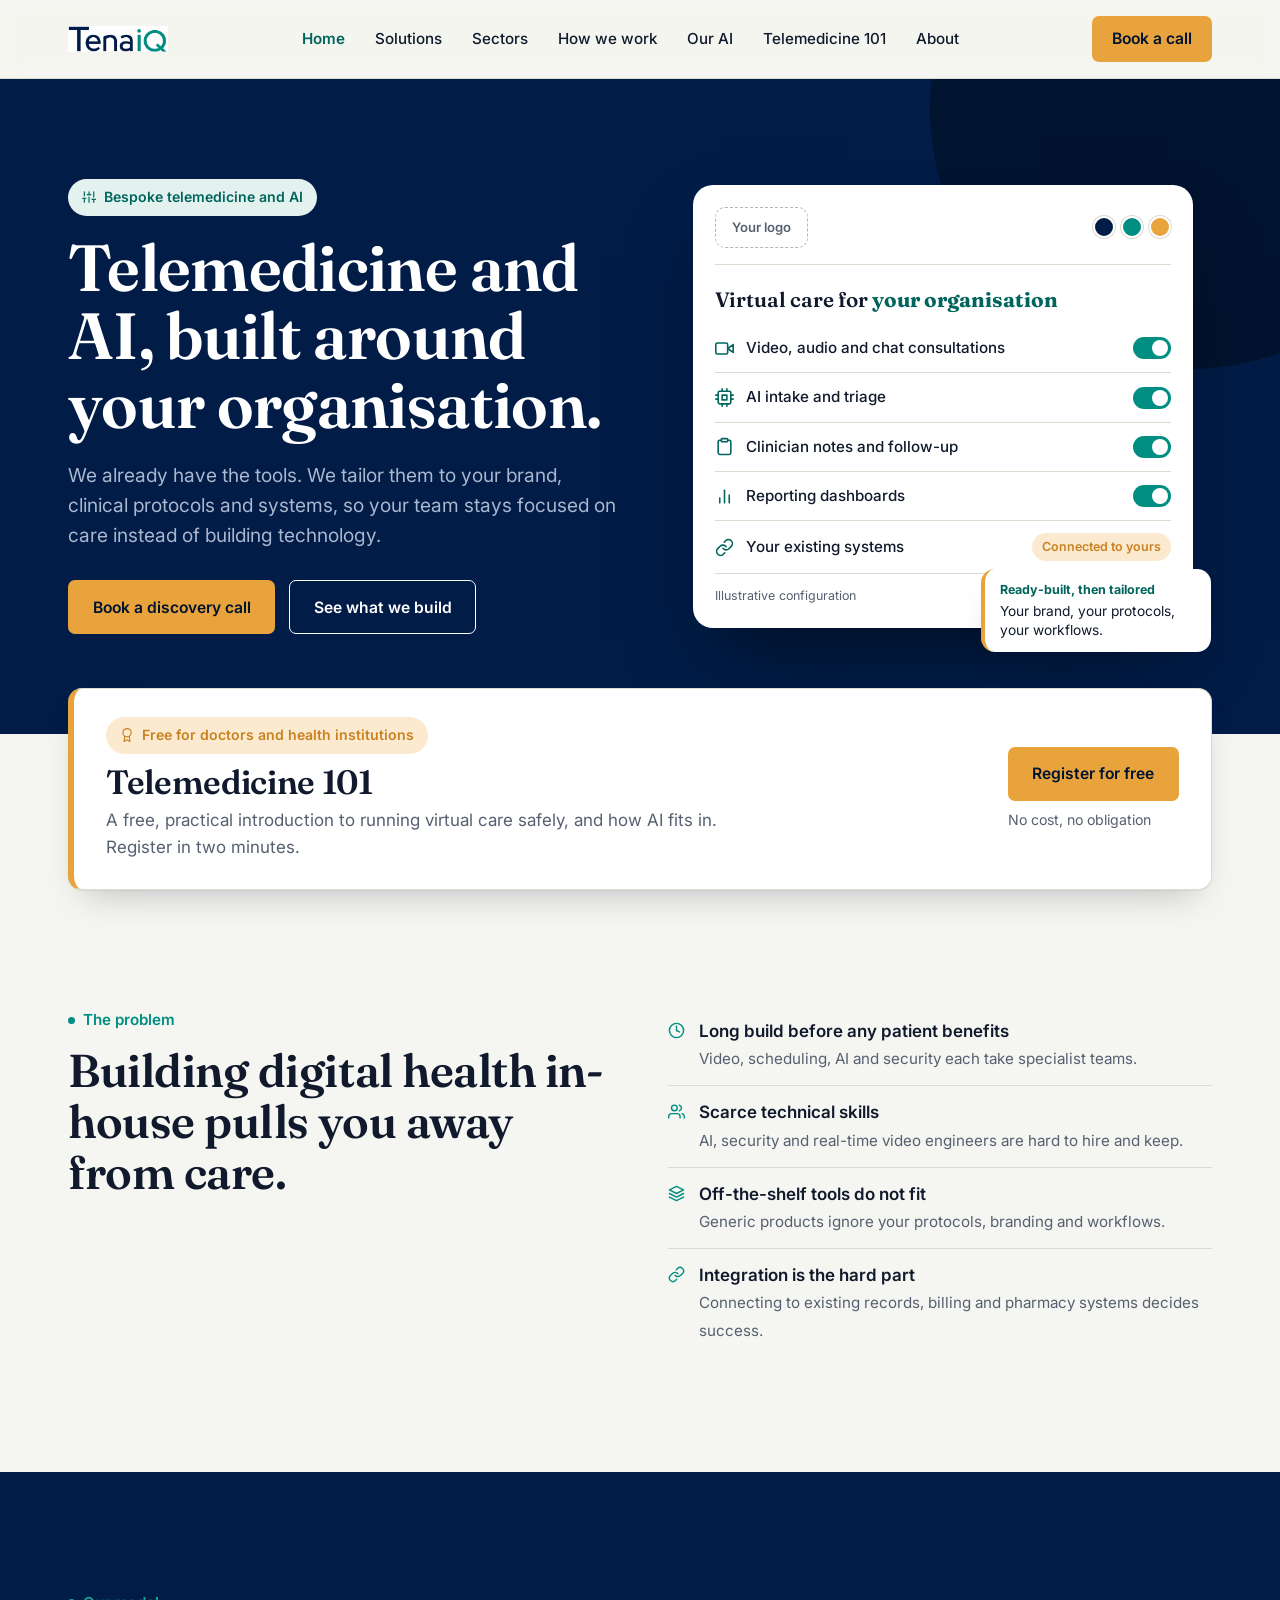
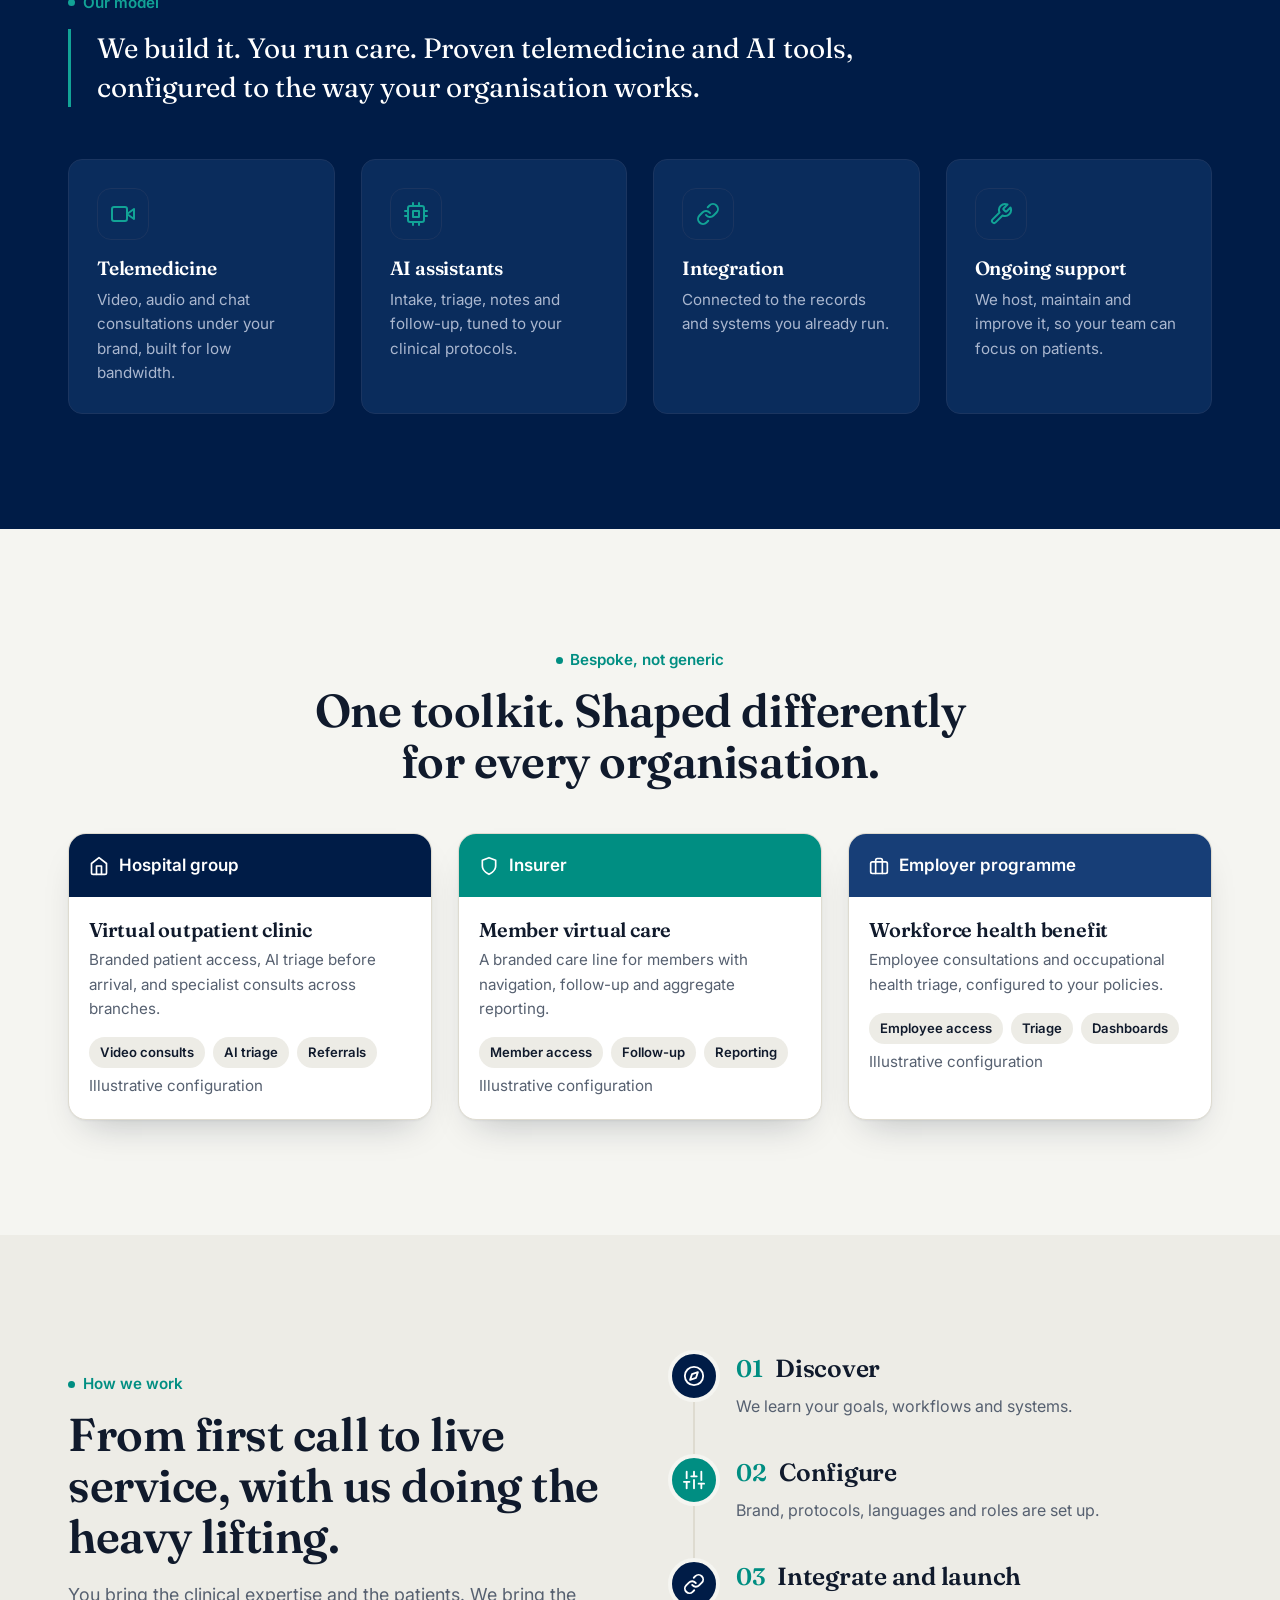
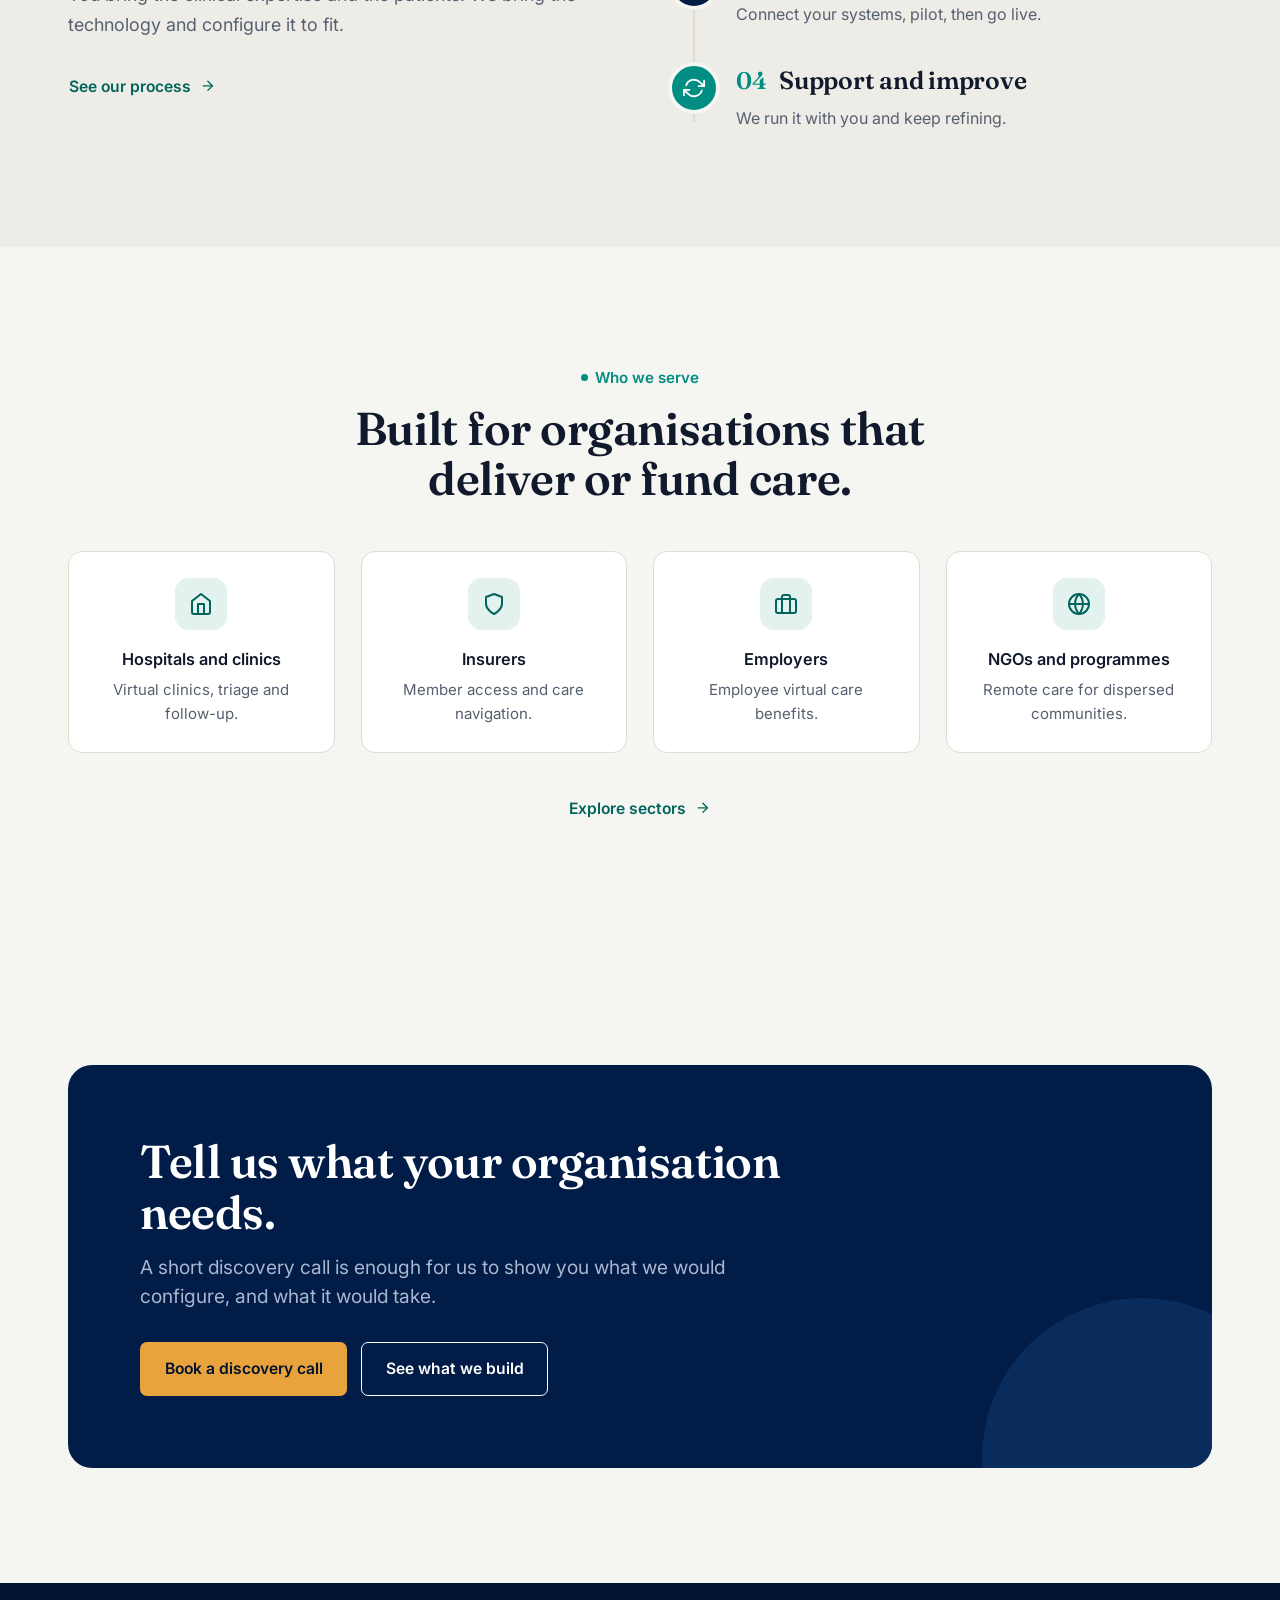
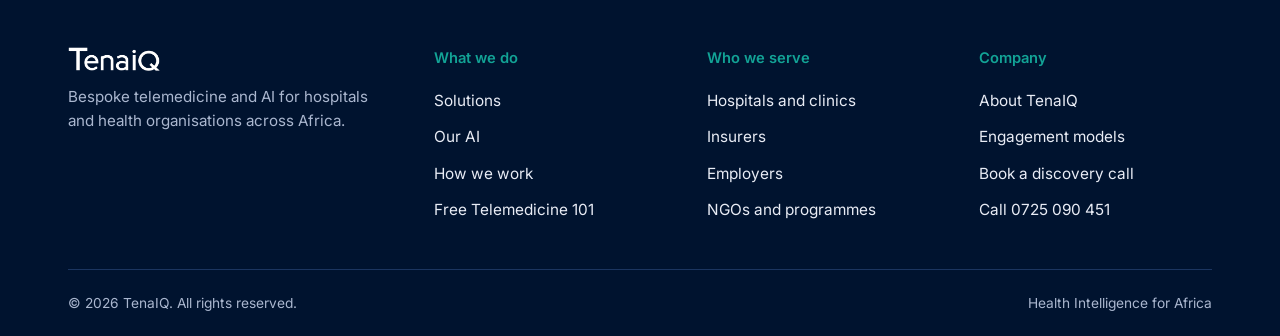
==== commit 8b136a10: "Add Telemedicine 101 page, booking form and phone number" ====
--- a/index.html
+++ b/index.html
@@ -122,8 +122,17 @@
 .band>div{padding:24px;border-right:1px solid var(--line)}.band>div:last-child{border-right:0}.band h4{font-family:var(--body);font-weight:600;font-size:1rem;margin:12px 0 4px}.band p{color:var(--muted);font-size:.92rem}
 @media(max-width:900px){.band{grid-template-columns:1fr}.band>div{border-right:0;border-bottom:1px solid var(--line)}.band>div:last-child{border-bottom:0}}
 .sector{padding-block:clamp(48px,6vw,80px);border-bottom:1px solid var(--line)}.sector:last-of-type{border-bottom:0}
+/* Telemedicine 101 */
+.pill.amber{background:var(--amber-100);color:var(--amber-600)}
+.t101-wrap{position:relative;z-index:3;margin-top:-46px}
+.t101{background:#fff;border:1px solid var(--line);border-left:6px solid var(--amber-500);border-radius:var(--r-m);padding:28px 32px;display:flex;gap:28px;align-items:center;justify-content:space-between;flex-wrap:wrap;box-shadow:var(--shadow)}
+.t101 h2{font-size:clamp(1.6rem,1.3rem + 1vw,2.1rem);margin:10px 0 6px}.t101 p{color:var(--muted);max-width:60ch}.t101-r{display:flex;flex-direction:column;align-items:flex-start;gap:8px}.t101-r small{color:var(--muted)}
+.checks{display:flex;flex-direction:column;gap:12px;margin:4px 0 22px}.check{display:flex;gap:10px;align-items:flex-start;font-size:.93rem;color:var(--ink)}.check input{margin-top:.3em;width:18px;height:18px;accent-color:var(--teal-600);flex:none}
+.formcard{background:#fff;color:var(--ink);border-radius:var(--r-l);padding:clamp(24px,4vw,40px);box-shadow:0 40px 80px -40px rgba(0,0,0,.6)}.formcard h3{margin-bottom:6px}.formcard .sub{color:var(--muted);font-size:.95rem;margin-bottom:22px}
+.split>*,.grid>*,.frow>*{min-width:0}.field input,.field select,.field textarea{width:100%;min-width:0}
+.on-dark .formcard h3,.formcard h3{color:var(--ink)}.on-dark .formcard .sub{color:var(--muted)}
 </style></head><body><header class="site-header"><div class="wrap"><a href="index.html" class="brand" aria-label="TenaIQ home"><img src="[data-uri]